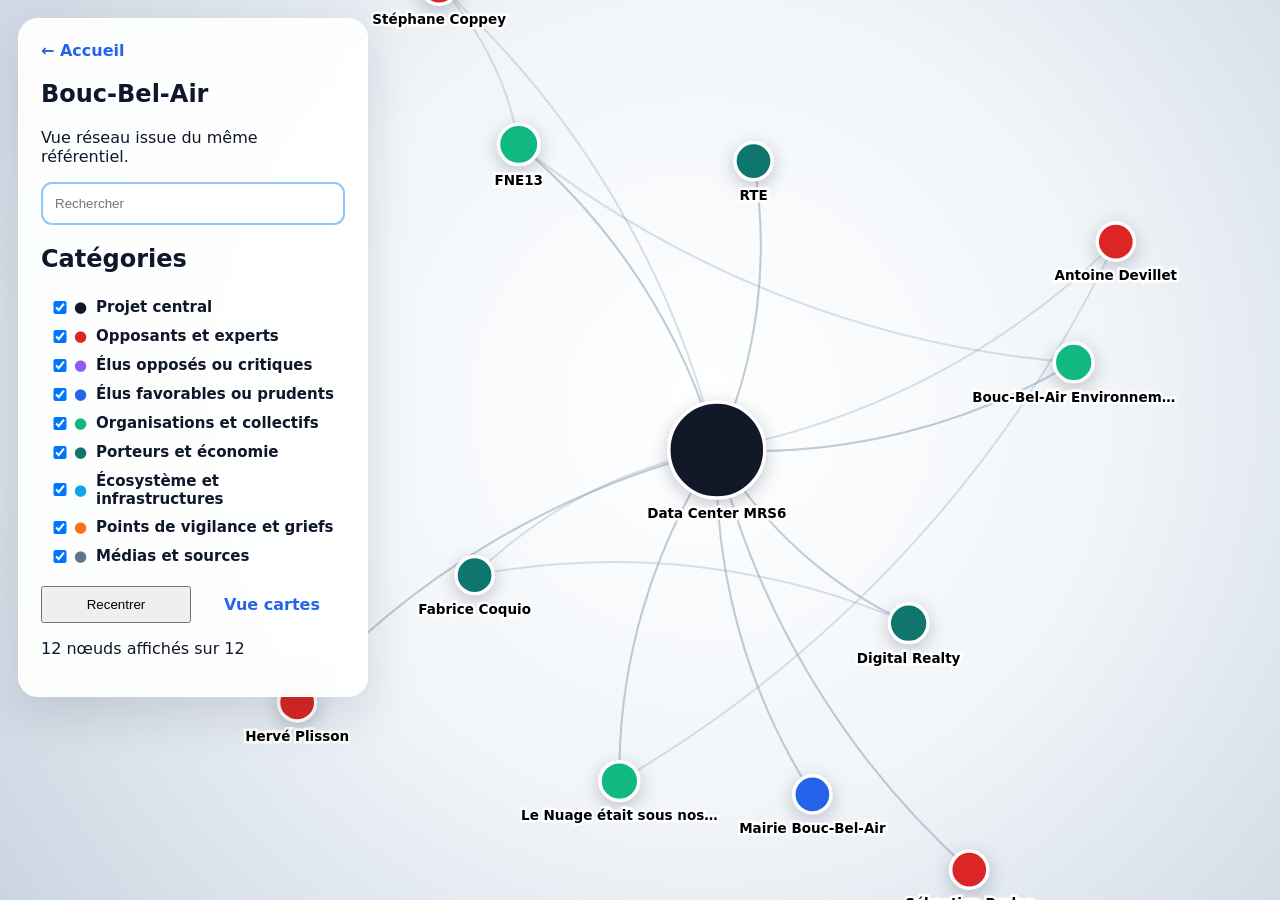
==== apps/network/index.html @ 27b88583 "Add files via upload" ====
<!doctype html><html lang="fr"><head><meta charset="utf-8"><meta name="viewport" content="width=device-width,initial-scale=1"><title>Réseau — Bouc-Bel-Air</title><link rel="stylesheet" href="../../assets/css/network.css"></head><body><div id="app"><svg id="svg"></svg><aside class="left"><a href="../../">← Accueil</a><h1>Bouc-Bel-Air</h1><p>Vue réseau issue du même référentiel.</p><input id="search" type="search" placeholder="Rechercher"><h2>Catégories</h2><div id="filters"></div><div class="buttons"><button id="center">Recentrer</button><a href="../cards/">Vue cartes</a></div><p id="count"></p></aside><aside id="panel" class="right"><button id="close">×</button><div id="details"></div></aside><div id="tip"></div></div><script type="module" src="../../assets/js/network.js"></script></body></html>
---- assets/css/network.css ----
*{box-sizing:border-box}body{margin:0;font-family:Inter,system-ui,sans-serif;overflow:hidden;color:#0f172a}#app{width:100vw;height:100vh;background:radial-gradient(circle at 55% 45%,#fff,#f1f5f9 48%,#cbd5e1);position:relative}svg{width:100%;height:100%;cursor:grab}.left,.right{position:absolute;top:18px;background:#fffffff0;backdrop-filter:blur(14px);border:1px solid white;border-radius:20px;box-shadow:0 16px 50px #0f172a22;padding:22px;z-index:5}.left{left:18px;width:350px;max-height:calc(100vh - 36px);overflow:auto}.right{right:18px;width:430px;max-height:calc(100vh - 36px);overflow:auto;transform:translateX(120%);transition:.3s}.right.active{transform:none}.left a{color:#2563eb;font-weight:700;text-decoration:none}.left input{width:100%;padding:12px;border:2px solid #93c5fd;border-radius:11px}.check{display:grid;grid-template-columns:20px 14px 1fr;align-items:center;gap:8px;padding:5px;font-size:.94rem;font-weight:600}.buttons{display:flex;gap:8px;margin-top:15px}.buttons>*{flex:1;padding:9px;text-align:center}.node circle{stroke:white;stroke-width:3.5;filter:drop-shadow(0 5px 9px #0f172a3b);transition:.2s}.node text{font-size:13.5px;font-weight:800;text-anchor:middle;paint-order:stroke;stroke:white;stroke-width:5px;pointer-events:none}.node.active circle{transform:scale(1.2);stroke:#0f172a}.node.active text{font-size:15px}.node.dimmed{opacity:.12}.link{fill:none;stroke:#94a3b8;stroke-opacity:.34;stroke-width:2}.link.active{stroke:#2563eb;stroke-opacity:.95;stroke-width:4}.link.dimmed{stroke-opacity:.03}.hidden{display:none}#tip{position:absolute;display:none;background:#0f172af2;color:white;padding:10px;border-radius:10px;pointer-events:none;max-width:330px}.relationBox,.proof{padding:10px;margin:8px 0;background:#f8fafc;border-left:4px solid #2563eb}@media(max-width:780px){.left,.right{width:calc(100% - 36px)}}
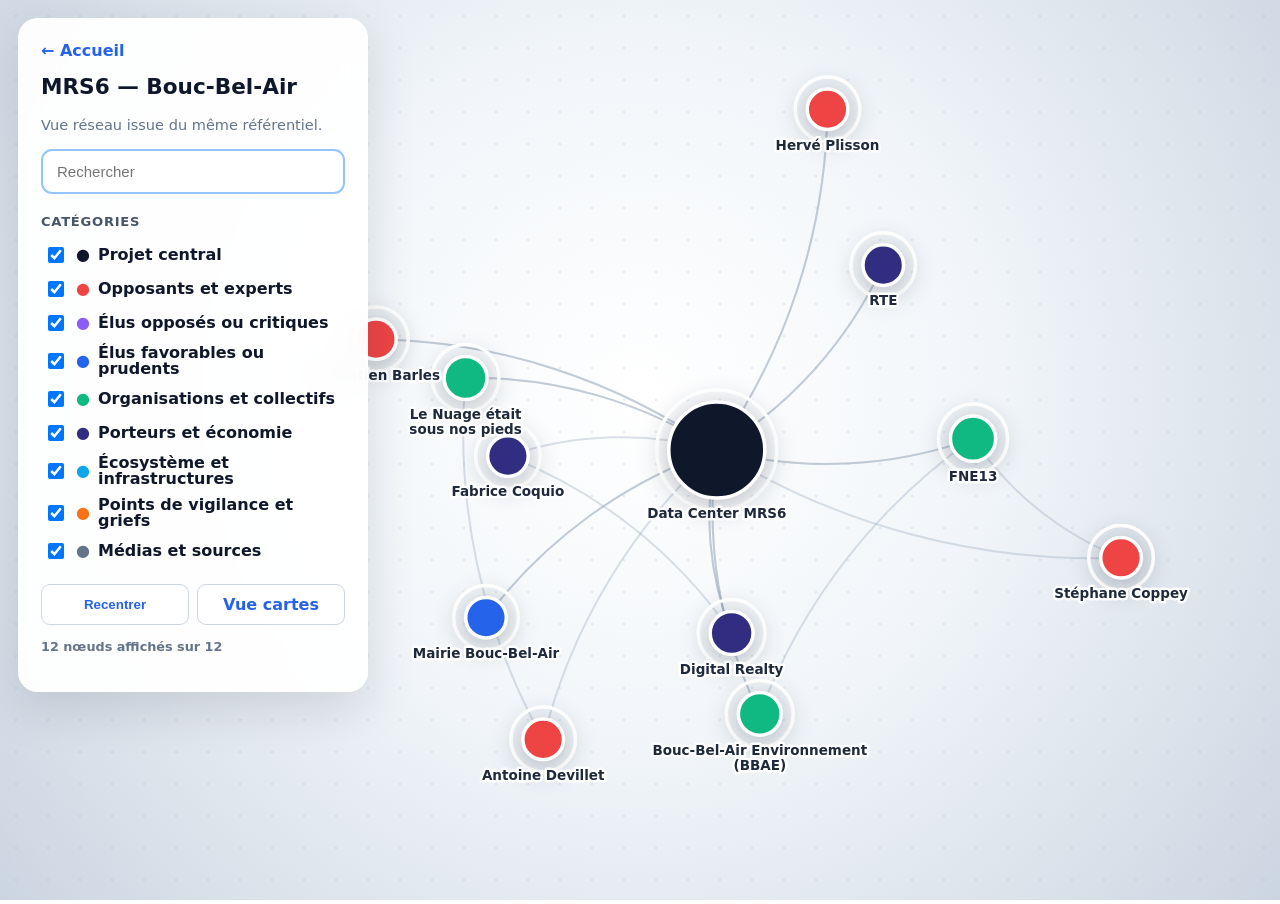
==== commit b5625e94: "Add files via upload" ====
--- a/apps/network/index.html
+++ b/apps/network/index.html
@@ -1 +1 @@
-<!doctype html><html lang="fr"><head><meta charset="utf-8"><meta name="viewport" content="width=device-width,initial-scale=1"><title>Réseau — Bouc-Bel-Air</title><link rel="stylesheet" href="../../assets/css/network.css"></head><body><div id="app"><svg id="svg"></svg><aside class="left"><a href="../../">← Accueil</a><h1>Bouc-Bel-Air</h1><p>Vue réseau issue du même référentiel.</p><input id="search" type="search" placeholder="Rechercher"><h2>Catégories</h2><div id="filters"></div><div class="buttons"><button id="center">Recentrer</button><a href="../cards/">Vue cartes</a></div><p id="count"></p></aside><aside id="panel" class="right"><button id="close">×</button><div id="details"></div></aside><div id="tip"></div></div><script type="module" src="../../assets/js/network.js"></script></body></html>
+<!doctype html><html lang="fr"><head><meta charset="utf-8"><meta name="viewport" content="width=device-width,initial-scale=1"><title>Vue réseau — MRS6 — Bouc-Bel-Air</title><link rel="stylesheet" href="../../assets/css/network.css?v=bouc-bel-air-fouju-v1"></head><body><div id="app"><svg id="svg"></svg><aside class="left"><a href="../../">← Accueil</a><h1>MRS6 — Bouc-Bel-Air</h1><p>Vue réseau issue du même référentiel.</p><input id="search" type="search" placeholder="Rechercher"><h2>Catégories</h2><div id="filters"></div><div class="buttons"><button id="center">Recentrer</button><a href="../cards/">Vue cartes</a></div><p id="count"></p></aside><aside id="panel" class="right"><button id="close">×</button><div id="details"></div></aside><div id="tip"></div></div><script type="module" src="../../assets/js/network.js?v=bouc-bel-air-fouju-v1"></script></body></html>
--- a/assets/css/network.css
+++ b/assets/css/network.css
@@ -1 +1 @@
-*{box-sizing:border-box}body{margin:0;font-family:Inter,system-ui,sans-serif;overflow:hidden;color:#0f172a}#app{width:100vw;height:100vh;background:radial-gradient(circle at 55% 45%,#fff,#f1f5f9 48%,#cbd5e1);position:relative}svg{width:100%;height:100%;cursor:grab}.left,.right{position:absolute;top:18px;background:#fffffff0;backdrop-filter:blur(14px);border:1px solid white;border-radius:20px;box-shadow:0 16px 50px #0f172a22;padding:22px;z-index:5}.left{left:18px;width:350px;max-height:calc(100vh - 36px);overflow:auto}.right{right:18px;width:430px;max-height:calc(100vh - 36px);overflow:auto;transform:translateX(120%);transition:.3s}.right.active{transform:none}.left a{color:#2563eb;font-weight:700;text-decoration:none}.left input{width:100%;padding:12px;border:2px solid #93c5fd;border-radius:11px}.check{display:grid;grid-template-columns:20px 14px 1fr;align-items:center;gap:8px;padding:5px;font-size:.94rem;font-weight:600}.buttons{display:flex;gap:8px;margin-top:15px}.buttons>*{flex:1;padding:9px;text-align:center}.node circle{stroke:white;stroke-width:3.5;filter:drop-shadow(0 5px 9px #0f172a3b);transition:.2s}.node text{font-size:13.5px;font-weight:800;text-anchor:middle;paint-order:stroke;stroke:white;stroke-width:5px;pointer-events:none}.node.active circle{transform:scale(1.2);stroke:#0f172a}.node.active text{font-size:15px}.node.dimmed{opacity:.12}.link{fill:none;stroke:#94a3b8;stroke-opacity:.34;stroke-width:2}.link.active{stroke:#2563eb;stroke-opacity:.95;stroke-width:4}.link.dimmed{stroke-opacity:.03}.hidden{display:none}#tip{position:absolute;display:none;background:#0f172af2;color:white;padding:10px;border-radius:10px;pointer-events:none;max-width:330px}.relationBox,.proof{padding:10px;margin:8px 0;background:#f8fafc;border-left:4px solid #2563eb}@media(max-width:780px){.left,.right{width:calc(100% - 36px)}}
+*{box-sizing:border-box}body{margin:0;font-family:Inter,system-ui,-apple-system,"Segoe UI",sans-serif;overflow:hidden;color:#0f172a}#app{width:100vw;height:100vh;background:radial-gradient(circle at 50% 44%,#fff 0,#f1f5f9 44%,#cbd5e1 100%);position:relative}#app:before{content:"";position:absolute;inset:0;background-image:radial-gradient(#94a3b8 1px,transparent 1px);background-size:32px 32px;opacity:.22;pointer-events:none}svg{position:relative;width:100%;height:100%;cursor:grab}.left,.right{position:absolute;top:18px;background:#fffffff0;backdrop-filter:blur(16px);border:1px solid #ffffffcc;border-radius:20px;box-shadow:0 16px 50px #0f172a22;padding:22px;z-index:5}.left{left:18px;width:350px;max-height:calc(100vh - 36px);overflow:auto}.right{right:18px;width:430px;max-height:calc(100vh - 36px);overflow:auto;transform:translateX(120%);opacity:0;pointer-events:none;transition:transform .3s,opacity .3s}.right.active{transform:none;opacity:1;pointer-events:auto}.left>a{color:#2563eb;font-weight:750;text-decoration:none}.left h1{font-size:1.35rem;margin:14px 0 4px}.left>p{color:#64748b;font-size:.91rem;line-height:1.45}.left input{width:100%;padding:12px 14px;border:2px solid #93c5fd;border-radius:11px;font-size:.94rem}.left h2{font-size:.82rem;text-transform:uppercase;letter-spacing:.055em;color:#475569;margin:20px 0 9px}.check{display:grid;grid-template-columns:20px 14px minmax(0,1fr);align-items:center;column-gap:8px;min-height:34px;padding:5px 7px;border-radius:8px;font-size:.94rem;font-weight:600;line-height:1.25}.check:hover{background:#f1f5f9}.check input{width:16px;height:16px;margin:0}.check span{font-size:1rem;line-height:1}.buttons{display:flex;gap:8px;margin-top:16px}.buttons button,.buttons a{flex:1;padding:10px;text-align:center;border:1px solid #cbd5e1;border-radius:9px;background:white;text-decoration:none;color:#2563eb;font-weight:750}.right>button{float:right;border:0;border-radius:50%;width:34px;height:34px;font-size:1.1rem}.node{cursor:pointer;transition:opacity .22s}.node circle{stroke:#fff;stroke-width:3.5;filter:drop-shadow(0 5px 9px #0f172a3b);transition:transform .22s,filter .22s,stroke .22s,stroke-width .22s}.node text{font-size:13.5px;font-weight:800;text-anchor:middle;paint-order:stroke fill;stroke:#fffffff2;stroke-width:5px;stroke-linejoin:round;fill:#1e293b;pointer-events:none;transition:font-size .22s,opacity .22s}.node:hover circle,.node.active circle{transform:scale(1.2);stroke:#0f172a;stroke-width:4.5;filter:drop-shadow(0 8px 15px #0f172a55)}.node:hover text,.node.active text{font-size:15px}.node.dimmed{opacity:.12}.link{fill:none;stroke:#94a3b8;stroke-opacity:.34;stroke-width:2;cursor:pointer;transition:stroke .2s,stroke-opacity .2s,stroke-width .2s}.link:hover,.link.active{stroke:#2563eb;stroke-opacity:.95;stroke-width:4}.link.dimmed{stroke-opacity:.035}.hidden{display:none}.proof,.relationBox{padding:12px;margin:9px 0;background:#f8fafc;border-radius:9px;border-left:4px solid #2563eb;line-height:1.45}.right a{color:#2563eb}#tip{position:absolute;display:none;z-index:20;max-width:330px;background:#0f172af2;color:white;padding:10px 13px;border-radius:10px;font-size:.84rem;line-height:1.35;pointer-events:none;box-shadow:0 12px 30px #0f172a55}#tip strong{display:block;font-size:.92rem;margin-bottom:3px}#tip small{color:#cbd5e1}#count{font-size:.8rem;font-weight:700;color:#64748b}@media(max-width:780px){.left{width:calc(100% - 36px);max-height:40vh;top:auto;bottom:18px}.right{width:calc(100% - 36px);max-height:56vh}.node text{font-size:12px}}
